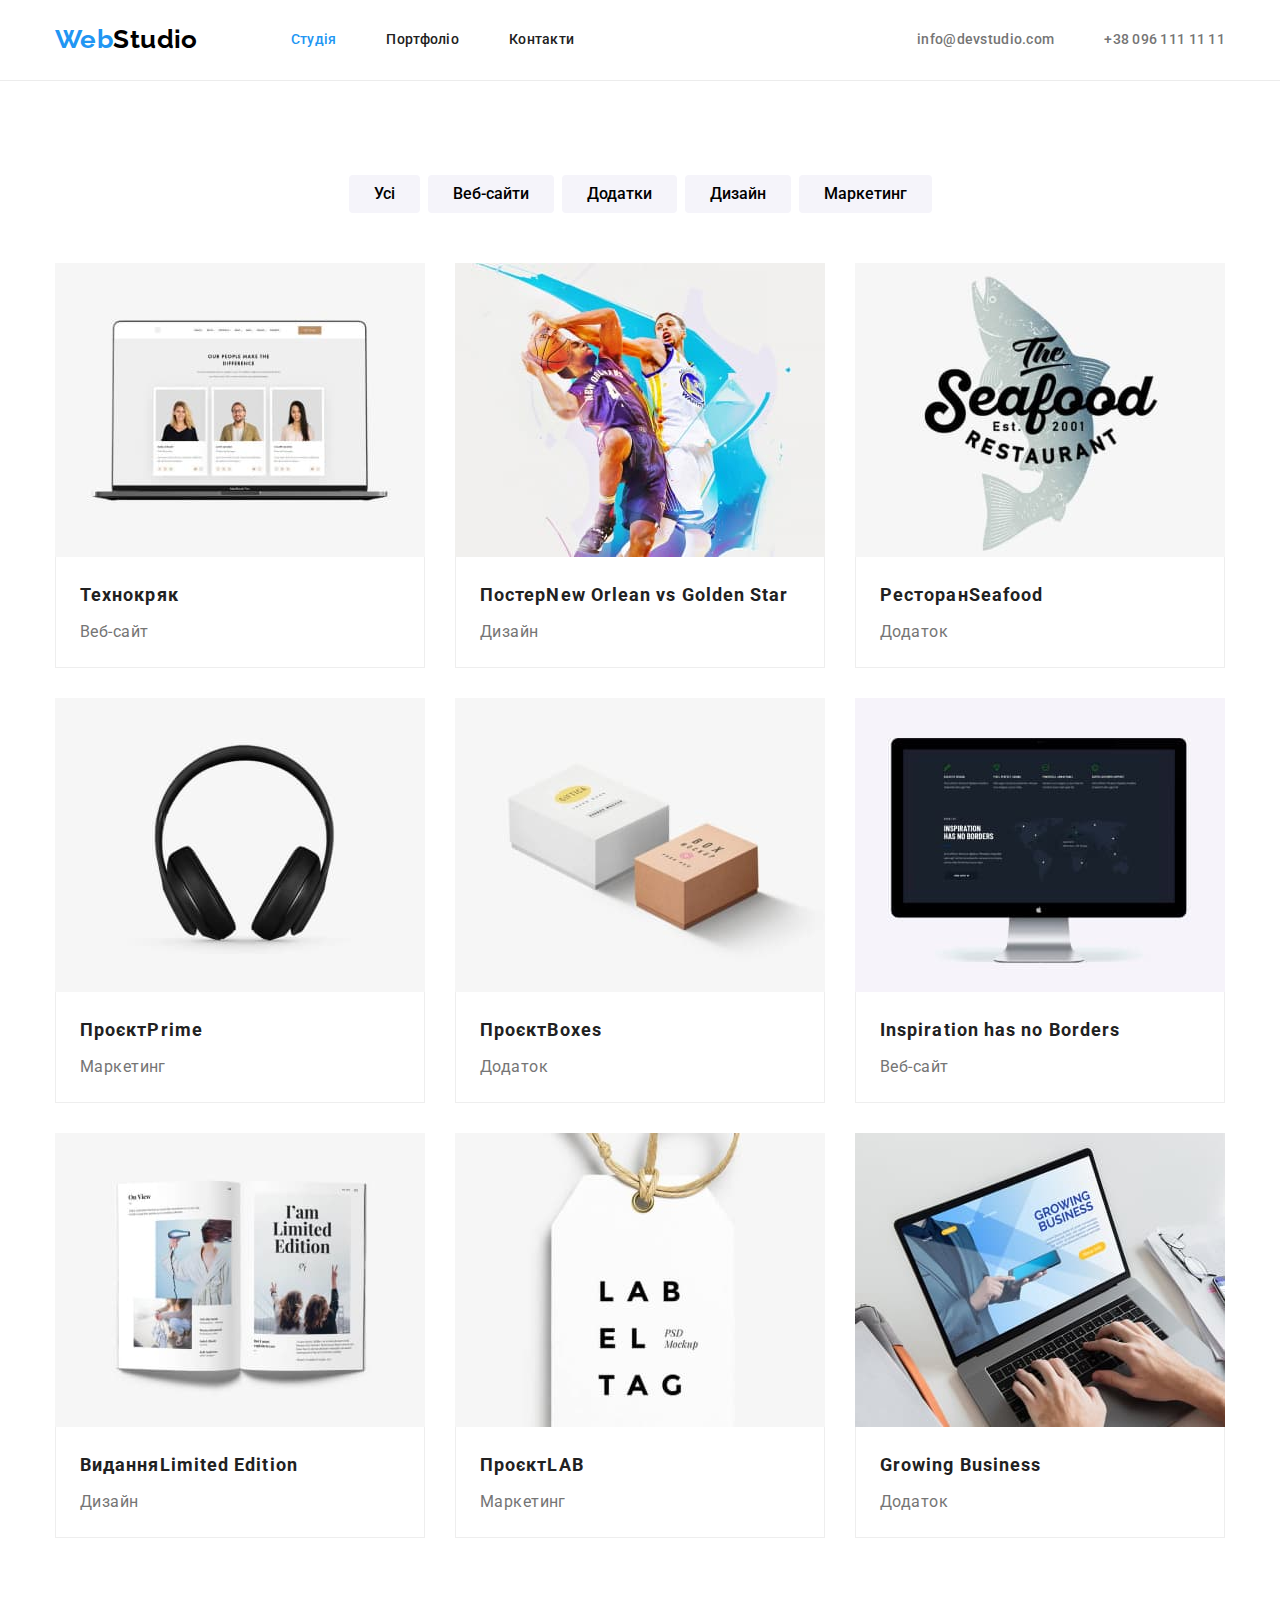
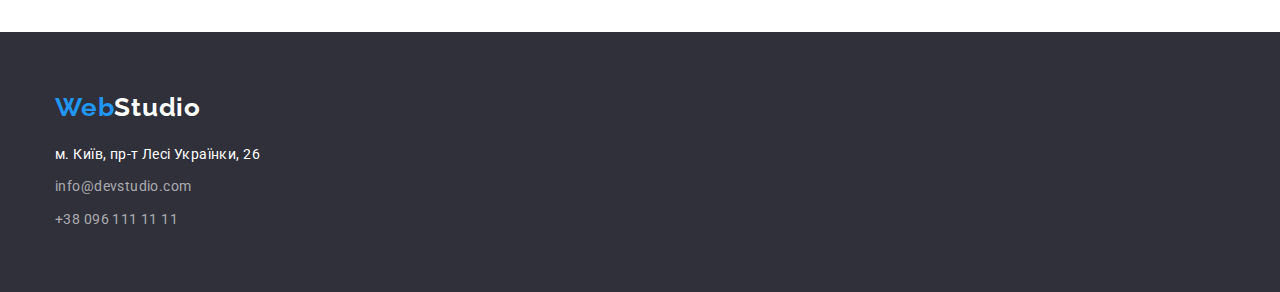
==== portfolio.html @ 8ab0eb0e "added files from goit-markup-hw-03" ====
<!DOCTYPE html>
<html lang="uk">
  <head>
    <meta charset="UTF-8" />
    <meta http-equiv="X-UA-Compatible" content="IE=edge" />
    <meta name="viewport" content="width=device-width, initial-scale=1.0" />
    <title>Portfolio</title>
    <link
      href="https://fonts.googleapis.com/css2?family=Raleway:wght@700&family=Roboto:wght@400;500;700;900&display=swap"
      rel="stylesheet"
    />
    <link
      rel="stylesheet"
      href="https://cdnjs.cloudflare.com/ajax/libs/modern-normalize/1.1.0/modern-normalize.min.css"
    />
    <link rel="stylesheet" href="./css/styles.css" />
  </head>

  <body>
    <header class="page-header">
      <div class="container main-nav">
        <div class="box main-nav">
          <a class="logo link" href="./index.html"
            >Web<span class="studio">Studio</span></a
          >
          <nav>
            <ul class="site-nav list">
              <li class="item">
                <a class="link current" href="./index.html">Студія</a>
              </li>
              <li class="item">
                <a class="link" href="./portfolio.html">Портфоліо</a>
              </li>
              <li class="item">
                <a class="link" href="#">Контакти</a>
              </li>
            </ul>
          </nav>
        </div>
        <div class="box main-nav">
          <ul class="contacts-list list">
            <li class="item">
              <a href="mailto:info@devstudio.com" class="link"
                >info@devstudio.com</a
              >
            </li>
            <li class="item">
              <a href="tel:+380961111111" class="link">+38 096 111 11 11</a>
            </li>
          </ul>
        </div>
      </div>
    </header>

    <main>
      <section class="portfolio-hero">
        <div class="container">
          <h1 class="visually-hidden">Фільтр</h1>

          <ul class="page-list list">
            <li class="some-item">
              <button class="modal-btn-list" type="button">Усі</button>
            </li>
            <li class="some-item">
              <button class="modal-btn-list" type="button">Веб-сайти</button>
            </li>
            <li class="some-item">
              <button class="modal-btn-list" type="button">Додатки</button>
            </li>
            <li class="some-item">
              <button class="modal-btn-list" type="button">Дизайн</button>
            </li>
            <li class="some-item">
              <button class="modal-btn-list" type="button">Маркетинг</button>
            </li>
          </ul>

          <ul class="portfolio-list list">
            <li class="item">
              <a class="link" href="#">
                <img
                  src="./images/project1.jpg"
                  alt="Екран ноутбука з відкритим сайтом"
                  width="370"
                  height="294"
                />

                <div class="card-title">
                  <h2 class="portfolio-title">Технокряк</h2>
                  <p class="portfolio-text">Веб-сайт</p>
                </div>
              </a>
            </li>
            <li class="item">
              <a class="link" href="#">
                <img
                  src="./images/project2.jpg"
                  alt="Двоє баскетболістів підстрибують з м`ячем"
                  width="370"
                  height="294"
                />
                <div class="card-title">
                  <h2 class="portfolio-title">
                    Постер<span lang="en">New Orlean vs Golden Star</span>
                  </h2>
                  <p class="portfolio-text">Дизайн</p>
                </div>
              </a>
            </li>
            <li class="item">
              <a class="link" href="#">
                <img
                  src="./images/project3.jpg"
                  alt="Логотип ресторану морської кухні"
                  width="370"
                  height="294"
                />
                <div class="card-title">
                  <h2 class="portfolio-title">
                    Ресторан<span lang="en">Seafood</span>
                  </h2>
                  <p class="portfolio-text">Додаток</p>
                </div>
              </a>
            </li>
            <li class="item">
              <a class="link" href="#">
                <img
                  src="./images/project4.jpg"
                  alt="Безпровідні навушники"
                  width="370"
                  height="294"
                />
                <div class="card-title">
                  <h2 class="portfolio-title">
                    Проєкт<span lang="en">Prime</span>
                  </h2>
                  <p class="portfolio-text">Маркетинг</p>
                </div>
              </a>
            </li>
            <li class="item">
              <a class="link" href="#">
                <img
                  src="./images/project5.jpg"
                  alt="Дві коробки більша білого кольору а менша бежевого"
                  width="370"
                  height="294"
                />
                <div class="card-title">
                  <h2 class="portfolio-title">
                    Проєкт<span lang="en">Boxes</span>
                  </h2>
                  <p class="portfolio-text">Додаток</p>
                </div>
              </a>
            </li>
            <li class="item">
              <a class="link" href="#">
                <img
                  src="./images/project6.jpg"
                  alt="Монітор макбука з інфографікою"
                  width="370"
                  height="294"
                />
                <div class="card-title">
                  <h2 class="portfolio-title" lang="en">
                    Inspiration has no Borders
                  </h2>
                  <p class="portfolio-text">Веб-сайт</p>
                </div>
              </a>
            </li>
            <li class="item">
              <a class="link" href="#">
                <img
                  src="./images/project7.jpg"
                  alt="Відкритий журнал з фотографіями та стильною типографікою"
                  width="370"
                  height="294"
                />
                <div class="card-title">
                  <h2 class="portfolio-title">
                    Видання<span lang="en">Limited Edition</span>
                  </h2>
                  <p class="portfolio-text">Дизайн</p>
                </div>
              </a>
            </li>

            <li class="item">
              <a class="link" href="#">
                <img
                  src="./images/project8.jpg"
                  alt="Біла етикетка з написом прямокутної форми на шнурку"
                  width="370"
                  height="294"
                />
                <div class="card-title">
                  <h2 class="portfolio-title">
                    Проєкт<span lang="en">LAB</span>
                  </h2>
                  <p class="portfolio-text">Маркетинг</p>
                </div>
              </a>
            </li>
            <li class="item">
              <a class="link" href="#">
                <img
                  src="./images/project9.jpg"
                  alt="Пальці людини набирають на ноутбуці текст"
                  width="370"
                  height="294"
                />
                <div class="card-title">
                  <h2 class="portfolio-title" lang="en">Growing Business</h2>
                  <p class="portfolio-text">Додаток</p>
                </div>
              </a>
            </li>
          </ul>
        </div>
      </section>
    </main>

    <footer class="footer">
      <div class="container">
        <a href="./index.html" class="logo-footer link"
          >Web<span class="studio">Studio</span></a
        >
        <address>
          <ul class="menu-list">
            <li class="list item">
              <a
                class="address-link"
                href="https://goo.gl/maps/z2QzcaadqmwXCN8d9"
                target="_blank"
                rel="noopener noreferrer nofollow"
              >
                м. Київ, пр-т Лесі Українки, 26
              </a>
            </li>
            <li class="list item">
              <a class="link" href="mailto:info@devstudio.com"
                >info@devstudio.com</a
              >
            </li>
            <li class="list item">
              <a class="link" href="tel:+380961111111">+38 096 111 11 11</a>
            </li>
          </ul>
        </address>
      </div>
    </footer>
  </body>
</html>
---- css/styles.css ----
/* колір основного тексту #212121 */
/* колір другорядного тексту #757575  */
/* білий  #ffffff */
/* акцент #2196F3 */
/* контакти у футері rgba(255, 255, 255, 0.6) */
/* секція і футер #2F303A  */
/* колір хедера #ECECEC */
/* колір невидимої секції #F5F5F5 */
/* колір секції наша команда #F5F4FA */

:root {
  --primery-text-color: #212121;
  --title-text-color: #757575;
  --accent-text-color: #2196f3;
  --primery-white-color: #ffffff;
  --primery-black-color: #000000;
  --bg-footer-color: #2f303a;
  --bg-our-team: #f5f4fa;
  --address-footer: rgba(255, 255, 255, 0.6);
  --button-color: #188ce8;
  --button-bcg-color: #f5f4fa;
}

body {
  background-color: var(--primery-white-color);
  font-family: "Roboto", sans-serif;
  color: var(--primery-text-color);
  font-size: 14px;
  letter-spacing: 0.03em;
}

.list {
  list-style: none;
  padding: 0;
  margin: 0;
}
.link {
  text-decoration: none;
}

.container {
  width: 1200px;
  padding: 0 15px;
  margin: 0 auto;
}

h1,
h2,
h3,
h4,
h5,
h6,
p,
ul {
  margin: 0;
}

img {
  display: block;
  max-width: 100%;
  height: auto;
}

button {
  cursor: pointer;
  border: none;
  font-family: inherit;
}

/* header */

.box {
  width: 1200px;
  padding: 0;
  margin: 0 auto;
}

.logo {
  padding: 24px 0 25px 0;
  display: block;
  color: var(--accent-text-color);
  font-family: "Raleway";
  font-weight: 700;
  font-size: 26px;
  line-height: 1.19;
}
.studio {
  color: var(--primery-black-color);
}

.main-nav {
  display: flex;
}

.page-header {
  border-bottom: 1px solid #ececec;
}

.site-nav .link {
  padding-top: 32px;
  padding-bottom: 32px;
  display: block;

  color: var(--primery-text-color);
  font-weight: 500;
  font-size: 14px;
  line-height: 1.14;
  letter-spacing: 0.02em;
}

.site-nav {
  display: flex;
  margin-left: 93px;
}

.site-nav .item:not(:last-child) {
  margin-right: 50px;
}

.site-nav .link:hover,
.site-nav .link:focus {
  color: var(--accent-text-color);
}

.site-nav .link.current {
  color: var(--accent-text-color);
}

.contacts-list .link {
  padding-top: 32px;
  padding-bottom: 32px;
  display: flex;

  color: var(--title-text-color);
  font-weight: 500;
  font-size: 14px;
  line-height: 1.14;
  letter-spacing: 0.02em;
}

.contacts-list {
  display: flex;
  margin-left: auto;
}

.contacts-list .item:not(:last-child) {
  margin-right: 50px;
}

.contacts-list .link:hover,
.contacts-list .link:focus {
  color: var(--accent-text-color);
}

/* hero */

.visually-hidden {
  position: absolute;
  white-space: nowrap;
  width: 1px;
  height: 1px;
  overflow: hidden;
  border: 0;
  padding: 0;
  clip: rect(0 0 0 0);
  clip-path: inset(50%);
  margin: -1px;
}

.hero {
  background-color: var(--bg-footer-color);
  text-align: center;
  padding-top: 200px;
  padding-bottom: 200px;
}

.hero-title {
  margin-left: auto;
  margin-right: auto;
  max-width: 696px;

  color: var(--primery-white-color);
  font-weight: 900;
  font-size: 44px;
  line-height: 1.36;
  letter-spacing: 0.06em;
  text-transform: uppercase;
}

.modal-btn {
  display: inline-block;
  margin: 0 auto;
  margin-top: 30px;

  border-radius: 4px;
  min-width: 216px;
  padding: 10px 32px;

  background-color: var(--accent-text-color);
  color: var(--primery-white-color);
  font-weight: 700;
  font-size: 16px;
  line-height: 1.87;
  text-decoration: none;
  letter-spacing: 0.06em;
}

.modal-btn:hover,
.modal-btn:focus {
  background-color: var(--button-color);
}

/* features */

.features-list .title {
  color: var(--primery-text-color);
  font-weight: 700;
  font-size: 14px;
  line-height: 1.14;
  text-transform: uppercase;
  margin-bottom: 10px;
}

.features {
  padding-top: 94px;
}

.features-list {
  display: flex;
}

.features-list .item:not(:last-child) {
  margin-right: 30px;
}

.features-list .text {
  color: var(--title-text-color);
  font-size: 14px;
  line-height: 1.71;
  max-width: 270px;
}

/* work */

.style-title {
  font-weight: 700;
  font-size: 36px;
  line-height: 1.16;
  text-align: center;
  margin-bottom: 50px;
}

.work {
  padding-top: 94px;
  padding-bottom: 94px;
}

.work-list {
  display: flex;
  padding-left: 0;
}

.work-list .item {
  max-width: 370px;
}

.work-list .item:not(:last-child) {
  margin-right: 30px;
}

/* team */

.team {
  background-color: var(--bg-our-team);
}

.team-box {
  padding-top: 30px;
  padding-bottom: 30px;
  text-align: center;
}

.subtitle-team {
  font-weight: 500;
  font-size: 16px;
  line-height: 1.19;
  margin-bottom: 10px;
}

.team .text {
  color: var(--title-text-color);
  font-size: 16px;
  line-height: 1.19;
}

.team {
  padding-top: 94px;
  padding-bottom: 50px;
}

.team-list {
  display: flex;
  padding-left: 0;
}

.team-list .bcg:not(:last-child) {
  margin-right: 30px;
}

.bcg {
  width: 270px;
  height: 368px;
  left: 215px;
  top: 1632px;
  background: var(--primery-white-color);
  box-shadow: 0px 1px 3px rgba(0, 0, 0, 0.12), 0px 1px 1px rgba(0, 0, 0, 0.14),
    0px 2px 1px rgba(0, 0, 0, 0.2);
  border-radius: 0px 0px 4px 4px;
}

/* footer */

.footer {
  background-color: var(--bg-footer-color);
  padding-top: 60px;
  padding-bottom: 60px;
}

.logo-footer {
  display: inline-block;
  margin-bottom: 20px;

  color: var(--accent-text-color);
  font-family: "Raleway";
  font-weight: 700;
  font-size: 26px;
  line-height: 1.19;
  letter-spacing: 0.03em;
}

.logo-footer .studio {
  color: var(--primery-white-color);
}

.menu-list .link {
  font-size: 14px;
  line-height: 1.71;
}

.menu-list {
  padding-left: 0;
}

.menu-list .item:not(:last-child) {
  margin-bottom: 9px;
}

address .link {
  font-style: normal;
  font-size: 14px;
  line-height: 1.7;
  color: var(--address-footer);
}

address .link:hover,
address .link:focus {
  color: var(--accent-text-color);
}
.address-link:hover,
.address-link:focus {
  color: var(--accent-text-color);
}

.address-link {
  font-style: normal;
  font-size: 14px;
  line-height: 1.7;
  color: var(--primery-white-color);
  text-decoration: none;
}

/* portfolio */

.modal-btn-list {
  padding: 6px 25px;
  border-radius: 4px;

  background-color: var(--button-bcg-color);
  font-style: normal;
  font-weight: 500;
  font-size: 16px;
  line-height: 1.62;
}

.page-list {
  display: flex;
  margin-bottom: 50px;
  justify-content: center;
}

.modal-btn-list:hover,
.modal-btn-list:focus {
  color: var(--primery-white-color);
  background-color: var(--accent-text-color);
}

.page-list .item {
  margin-right: 8px;
}

.some-item:not(:last-child) {
  margin-right: 8px;
}

.portfolio-hero {
  padding-top: 94px;
  padding-bottom: 94px;
}

.portfolio-title {
  margin-bottom: 4px;
  color: var(--primery-text-color);
  font-weight: 700;
  font-size: 18px;
  line-height: 2;
  letter-spacing: 0.06em;
}

.portfolio-text {
  color: var(--title-text-color);
  font-size: 16px;
  line-height: 1.87;
}

.portfolio-list {
  display: flex;
  flex-wrap: wrap;
}
.portfolio-list .item {
  width: 370px;
  margin-right: 30px;
  margin-bottom: 30px;
}

.portfolio-list .item:nth-child(3n) {
  margin-right: 0;
}

.portfolio-list .item:nth-last-child(-n + 3) {
  margin-bottom: 0;
}

.card-title {
  padding: 20px 24px;
  border: 1px solid #eeeeee;
  border-top: none;
}
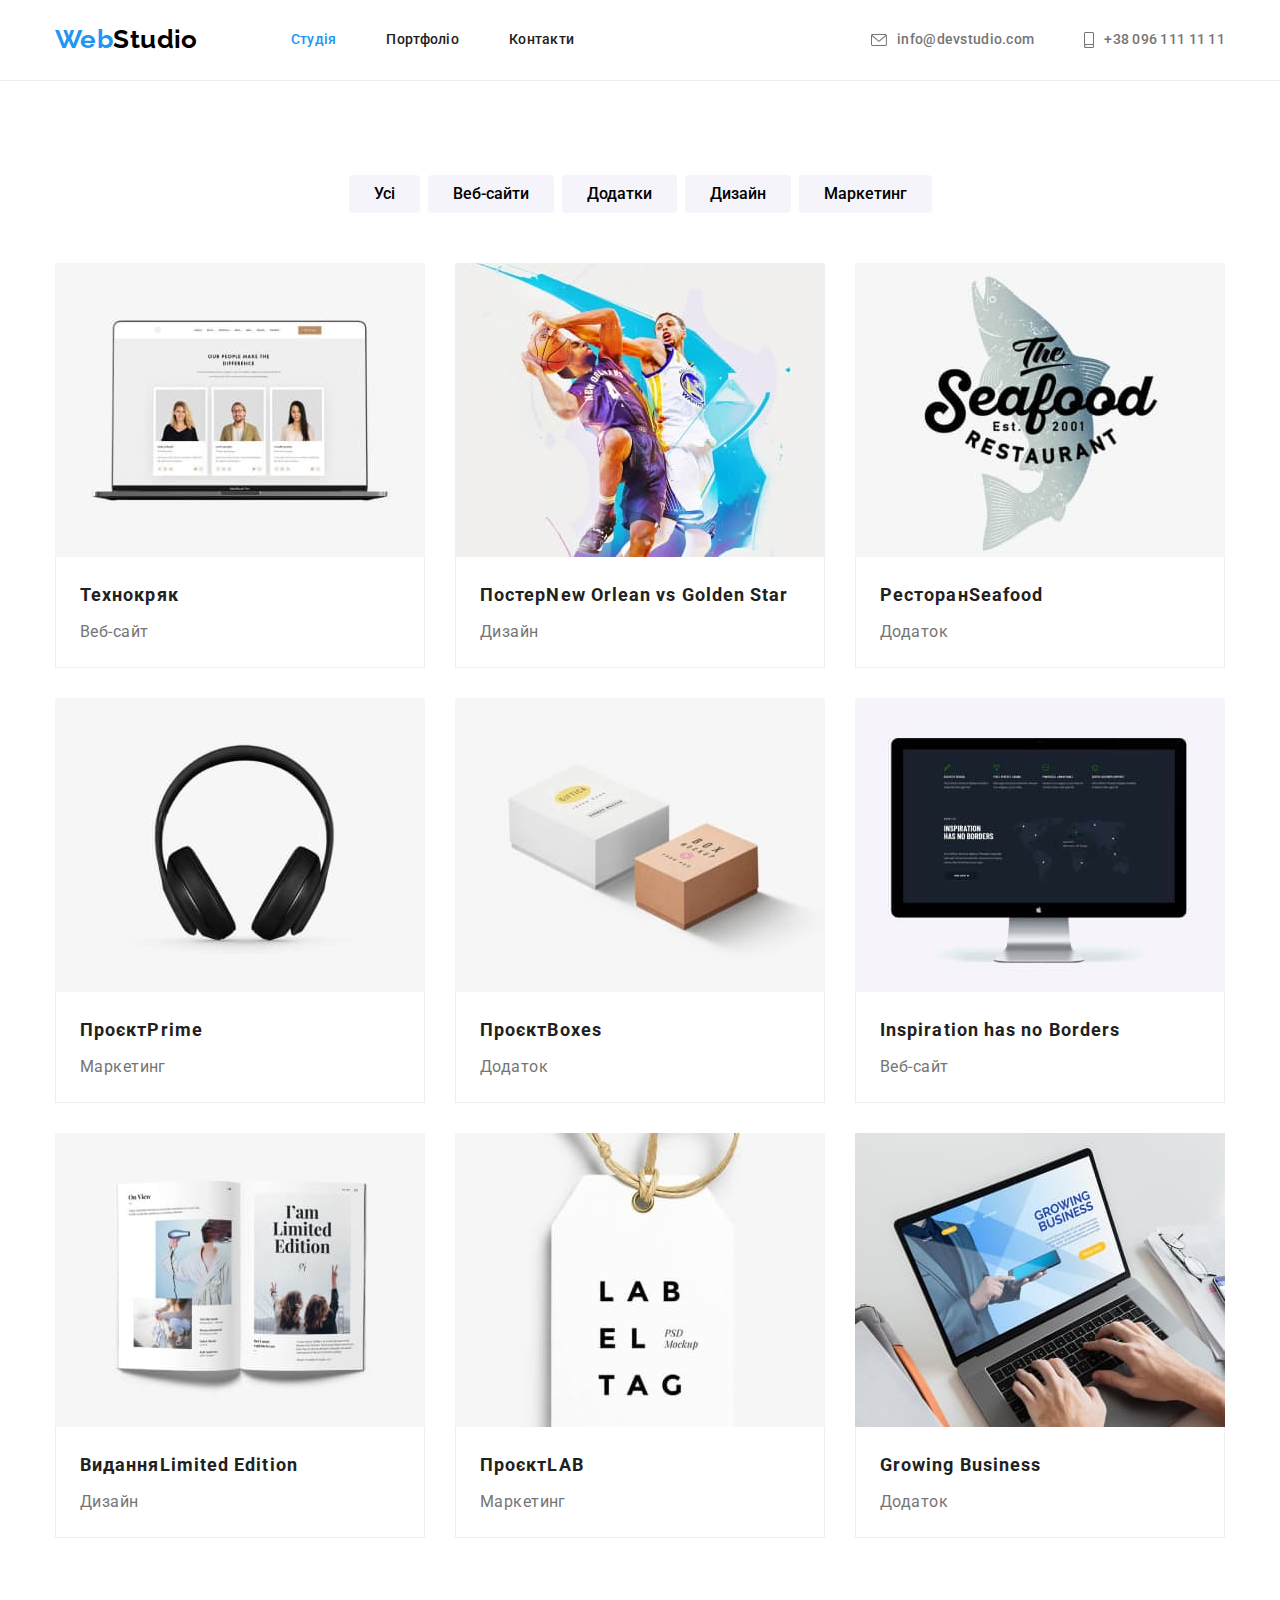
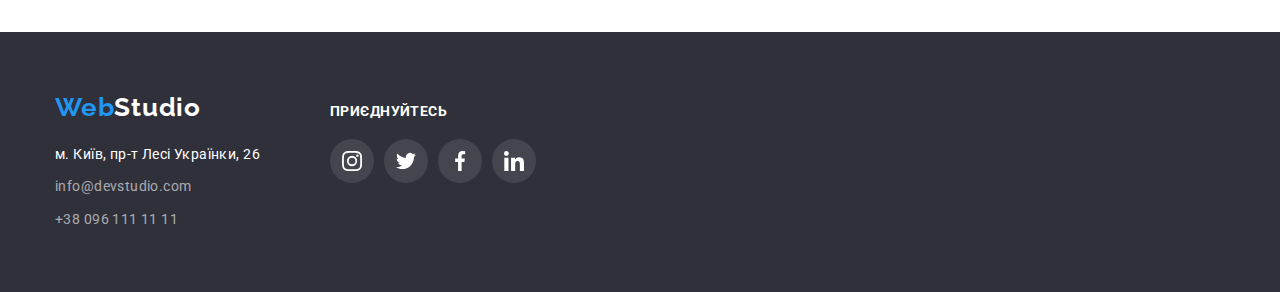
==== commit 56e275a3: "added decorative elements and effects" ====
--- a/portfolio.html
+++ b/portfolio.html
@@ -37,15 +37,24 @@
             </ul>
           </nav>
         </div>
+
         <div class="box main-nav">
           <ul class="contacts-list list">
             <li class="item">
-              <a href="mailto:info@devstudio.com" class="link"
-                >info@devstudio.com</a
+              <a href="mailto:info@devstudio.com" class="link">
+                <svg class="mail-soc-icon" width="16" height="12">
+                  <use href="./images/symbol-defs.svg#icon-envelope"></use>
+                </svg>
+                info@devstudio.com
+              </a>
+            </li>
+            <li class="item">
+              <a href="tel:+380961111111" class="link">
+                <svg class="tel-soc-icon" width="10" height="16">
+                  <use href="./images/symbol-defs.svg#icon-smartphone"></use>
+                </svg>
+                +38 096 111 11 11</a
               >
-            </li>
-            <li class="item">
-              <a href="tel:+380961111111" class="link">+38 096 111 11 11</a>
             </li>
           </ul>
         </div>
@@ -77,7 +86,7 @@
 
           <ul class="portfolio-list list">
             <li class="item">
-              <a class="link" href="#">
+              <a class="card-link link" href="#">
                 <img
                   src="./images/project1.jpg"
                   alt="Екран ноутбука з відкритим сайтом"
@@ -92,7 +101,7 @@
               </a>
             </li>
             <li class="item">
-              <a class="link" href="#">
+              <a class="card-link link" href="#">
                 <img
                   src="./images/project2.jpg"
                   alt="Двоє баскетболістів підстрибують з м`ячем"
@@ -108,7 +117,7 @@
               </a>
             </li>
             <li class="item">
-              <a class="link" href="#">
+              <a class="card-link link" href="#">
                 <img
                   src="./images/project3.jpg"
                   alt="Логотип ресторану морської кухні"
@@ -124,7 +133,7 @@
               </a>
             </li>
             <li class="item">
-              <a class="link" href="#">
+              <a class="card-link link" href="#">
                 <img
                   src="./images/project4.jpg"
                   alt="Безпровідні навушники"
@@ -140,7 +149,7 @@
               </a>
             </li>
             <li class="item">
-              <a class="link" href="#">
+              <a class="card-link link" href="#">
                 <img
                   src="./images/project5.jpg"
                   alt="Дві коробки більша білого кольору а менша бежевого"
@@ -156,7 +165,7 @@
               </a>
             </li>
             <li class="item">
-              <a class="link" href="#">
+              <a class="card-link link" href="#">
                 <img
                   src="./images/project6.jpg"
                   alt="Монітор макбука з інфографікою"
@@ -172,7 +181,7 @@
               </a>
             </li>
             <li class="item">
-              <a class="link" href="#">
+              <a class="card-link link" href="#">
                 <img
                   src="./images/project7.jpg"
                   alt="Відкритий журнал з фотографіями та стильною типографікою"
@@ -189,7 +198,7 @@
             </li>
 
             <li class="item">
-              <a class="link" href="#">
+              <a class="card-link link" href="#">
                 <img
                   src="./images/project8.jpg"
                   alt="Біла етикетка з написом прямокутної форми на шнурку"
@@ -205,7 +214,7 @@
               </a>
             </li>
             <li class="item">
-              <a class="link" href="#">
+              <a class="card-link link" href="#">
                 <img
                   src="./images/project9.jpg"
                   alt="Пальці людини набирають на ноутбуці текст"
@@ -224,32 +233,67 @@
     </main>
 
     <footer class="footer">
-      <div class="container">
-        <a href="./index.html" class="logo-footer link"
-          >Web<span class="studio">Studio</span></a
-        >
-        <address>
-          <ul class="menu-list">
-            <li class="list item">
-              <a
-                class="address-link"
-                href="https://goo.gl/maps/z2QzcaadqmwXCN8d9"
-                target="_blank"
-                rel="noopener noreferrer nofollow"
-              >
-                м. Київ, пр-т Лесі Українки, 26
-              </a>
-            </li>
-            <li class="list item">
-              <a class="link" href="mailto:info@devstudio.com"
-                >info@devstudio.com</a
-              >
-            </li>
-            <li class="list item">
-              <a class="link" href="tel:+380961111111">+38 096 111 11 11</a>
+      <div class="container footer-thumb">
+        <div class="address-thumb">
+          <a href="./index.html" class="logo-footer link"
+            >Web<span class="studio">Studio</span></a
+          >
+          <address>
+            <ul class="menu-list">
+              <li class="list item">
+                <a
+                  class="address-link"
+                  href="https://goo.gl/maps/z2QzcaadqmwXCN8d9"
+                  target="_blank"
+                  rel="noopener noreferrer nofollow"
+                >
+                  м. Київ, пр-т Лесі Українки, 26
+                </a>
+              </li>
+              <li class="list item">
+                <a class="link" href="mailto:info@devstudio.com"
+                  >info@devstudio.com</a
+                >
+              </li>
+              <li class="list item">
+                <a class="link" href="tel:+380961111111">+38 096 111 11 11</a>
+              </li>
+            </ul>
+          </address>
+        </div>
+        <div class="social-thumb">
+          <p class="footer-text">приєднуйтесь</p>
+          <ul class="footer-soc-list list">
+            <li class="footer-soc-item">
+              <a href="" class="footer-soc-link"
+                ><svg class="footer-soc-icon" width="20" height="20">
+                  <use href="./images/symbol-defs.svg#icon-instagram"></use>
+                </svg>
+              </a>
+            </li>
+            <li class="footer-soc-item">
+              <a href="" class="footer-soc-link"
+                ><svg class="footer-soc-icon" width="20" height="20">
+                  <use href="./images/symbol-defs.svg#icon-twitter"></use>
+                </svg>
+              </a>
+            </li>
+            <li class="footer-soc-item">
+              <a href="" class="footer-soc-link"
+                ><svg class="footer-soc-icon" width="20" height="20">
+                  <use href="./images/symbol-defs.svg#icon-facebook"></use>
+                </svg>
+              </a>
+            </li>
+            <li class="footer-soc-item">
+              <a href="" class="footer-soc-link"
+                ><svg class="footer-soc-icon" width="20" height="20">
+                  <use href="./images/symbol-defs.svg#icon-linkedin"></use>
+                </svg>
+              </a>
             </li>
           </ul>
-        </address>
+        </div>
       </div>
     </footer>
   </body>
--- a/css/styles.css
+++ b/css/styles.css
@@ -130,6 +130,7 @@
   padding-top: 32px;
   padding-bottom: 32px;
   display: flex;
+  align-items: center;
 
   color: var(--title-text-color);
   font-weight: 500;
@@ -141,6 +142,21 @@
 .contacts-list {
   display: flex;
   margin-left: auto;
+}
+
+.mail-soc-icon {
+  fill: currentColor;
+  margin-right: 10px;
+}
+
+.tel-soc-icon {
+  fill: currentColor;
+  margin-right: 10px;
+}
+
+.contacts-list .mail-soc-icon:hover,
+.contacts-list .mail-soc-icon:focus {
+  color: var(--accent-text-color);
 }
 
 .contacts-list .item:not(:last-child) {
@@ -168,10 +184,24 @@
 }
 
 .hero {
-  background-color: var(--bg-footer-color);
+  background-color: #c4c4c4;
   text-align: center;
   padding-top: 200px;
   padding-bottom: 200px;
+}
+
+.hero {
+  margin: auto;
+  min-height: 480px;
+  max-width: 1600px;
+  background-image: linear-gradient(
+      rgba(47, 48, 58, 0.4),
+      rgba(47, 48, 58, 0.4)
+    ),
+    url(../images/hero-bcg.jpg);
+  background-repeat: no-repeat;
+  background-position: center;
+  background-size: cover;
 }
 
 .hero-title {
@@ -238,6 +268,16 @@
   font-size: 14px;
   line-height: 1.71;
   max-width: 270px;
+}
+
+.thumb {
+  display: flex;
+  background-color: #f5f4fa;
+  width: 270px;
+  height: 120px;
+  margin-bottom: 30px;
+  align-items: center;
+  justify-content: center;
 }
 
 /* work */
@@ -309,7 +349,7 @@
 
 .bcg {
   width: 270px;
-  height: 368px;
+  height: 428px;
   left: 215px;
   top: 1632px;
   background: var(--primery-white-color);
@@ -318,9 +358,94 @@
   border-radius: 0px 0px 4px 4px;
 }
 
+.team-soc-list {
+  display: flex;
+  gap: 10px;
+  align-items: center;
+  justify-content: center;
+  margin-top: 16px;
+}
+
+.soc-icon {
+  color: #afb1b8;
+}
+
+.team-soc-item {
+  height: 44px;
+  width: 44px;
+}
+
+.team-soc-link {
+  display: flex;
+  fill: currentColor;
+  text-decoration: none;
+  background-color: var(--primery-white-color);
+  align-items: center;
+  justify-content: center;
+  border-radius: 50%;
+  width: 100%;
+  height: 100%;
+  fill: #afb1b8;
+}
+
+.team-soc-link:hover,
+.team-soc-link:focus {
+  background-color: var(--accent-text-color);
+  fill: var(--primery-white-color);
+}
+
+/* Clients */
+
+.clients {
+  background-color: var(--primery-white-color);
+}
+
+.clients-title {
+  font-size: 36px;
+  line-height: calc(42 / 36);
+  text-align: center;
+  letter-spacing: 0.03em;
+  color: var(--primery-text-color);
+  padding-top: 94px;
+}
+
+.clients-list {
+  display: flex;
+  margin-top: 50px;
+  padding-bottom: 94px;
+  gap: 30px;
+  align-items: center;
+  justify-content: center;
+}
+
+.clients-item {
+  width: 170px;
+  height: 92px;
+}
+
+.clients-logo-link {
+  display: flex;
+  fill: currentColor;
+  align-items: center;
+  justify-content: center;
+  border: 1px solid #afb1b8;
+  border-radius: 4px;
+  width: 100%;
+  height: 100%;
+  fill: #afb1b8;
+}
+
+.clients-logo-link:hover,
+.clients-logo-link:focus {
+  border-color: var(--accent-text-color);
+  fill: var(--accent-text-color);
+}
+
 /* footer */
 
 .footer {
+  display: flex;
+  align-items: baseline;
   background-color: var(--bg-footer-color);
   padding-top: 60px;
   padding-bottom: 60px;
@@ -379,6 +504,58 @@
   text-decoration: none;
 }
 
+.footer-thumb {
+  display: flex;
+  align-items: baseline;
+  gap: 70px;
+}
+
+.footer-text {
+  color: var(--primery-white-color);
+  font-weight: 700;
+  font-size: 14px;
+  line-height: calc(16 / 14);
+  letter-spacing: 0.03em;
+  text-transform: uppercase;
+}
+
+.footer-soc-list {
+  display: flex;
+  gap: 10px;
+  margin-top: 20px;
+}
+
+.footer-soc-item {
+  width: 44px;
+  height: 44px;
+}
+
+.footer-soc-link {
+  display: flex;
+  fill: currentColor;
+  text-decoration: none;
+  background-color: rgba(255, 255, 255, 0.1);
+  align-items: center;
+  justify-content: center;
+  border-radius: 50%;
+  width: 100%;
+  height: 100%;
+}
+
+.footer-soc-icon {
+  color: var(--primery-white-color);
+}
+
+.footer-soc-link:hover,
+.footer-soc-link:focus {
+  background-color: var(--accent-text-color);
+}
+
+.soc-icon:hover,
+.soc-icon:focus {
+  color: var(--primery-white-color);
+}
+
 /* portfolio */
 
 .modal-btn-list {
@@ -406,6 +583,12 @@
 
 .page-list .item {
   margin-right: 8px;
+}
+
+.modal-btn-list:hover,
+.modal-btn-list:focus {
+  box-shadow: 0px 3px 1px rgba(0, 0, 0, 0.1), 0px 1px 2px rgba(0, 0, 0, 0.08),
+    0px 2px 2px rgba(0, 0, 0, 0.12);
 }
 
 .some-item:not(:last-child) {
@@ -436,6 +619,17 @@
   display: flex;
   flex-wrap: wrap;
 }
+
+.card-link {
+  display: block;
+}
+
+.card-link:hover,
+.card-link:focus {
+  box-shadow: 0px 1px 1px rgba(0, 0, 0, 0.12), 0px 4px 4px rgba(0, 0, 0, 0.06),
+    1px 4px 6px rgba(0, 0, 0, 0.16);
+}
+
 .portfolio-list .item {
   width: 370px;
   margin-right: 30px;
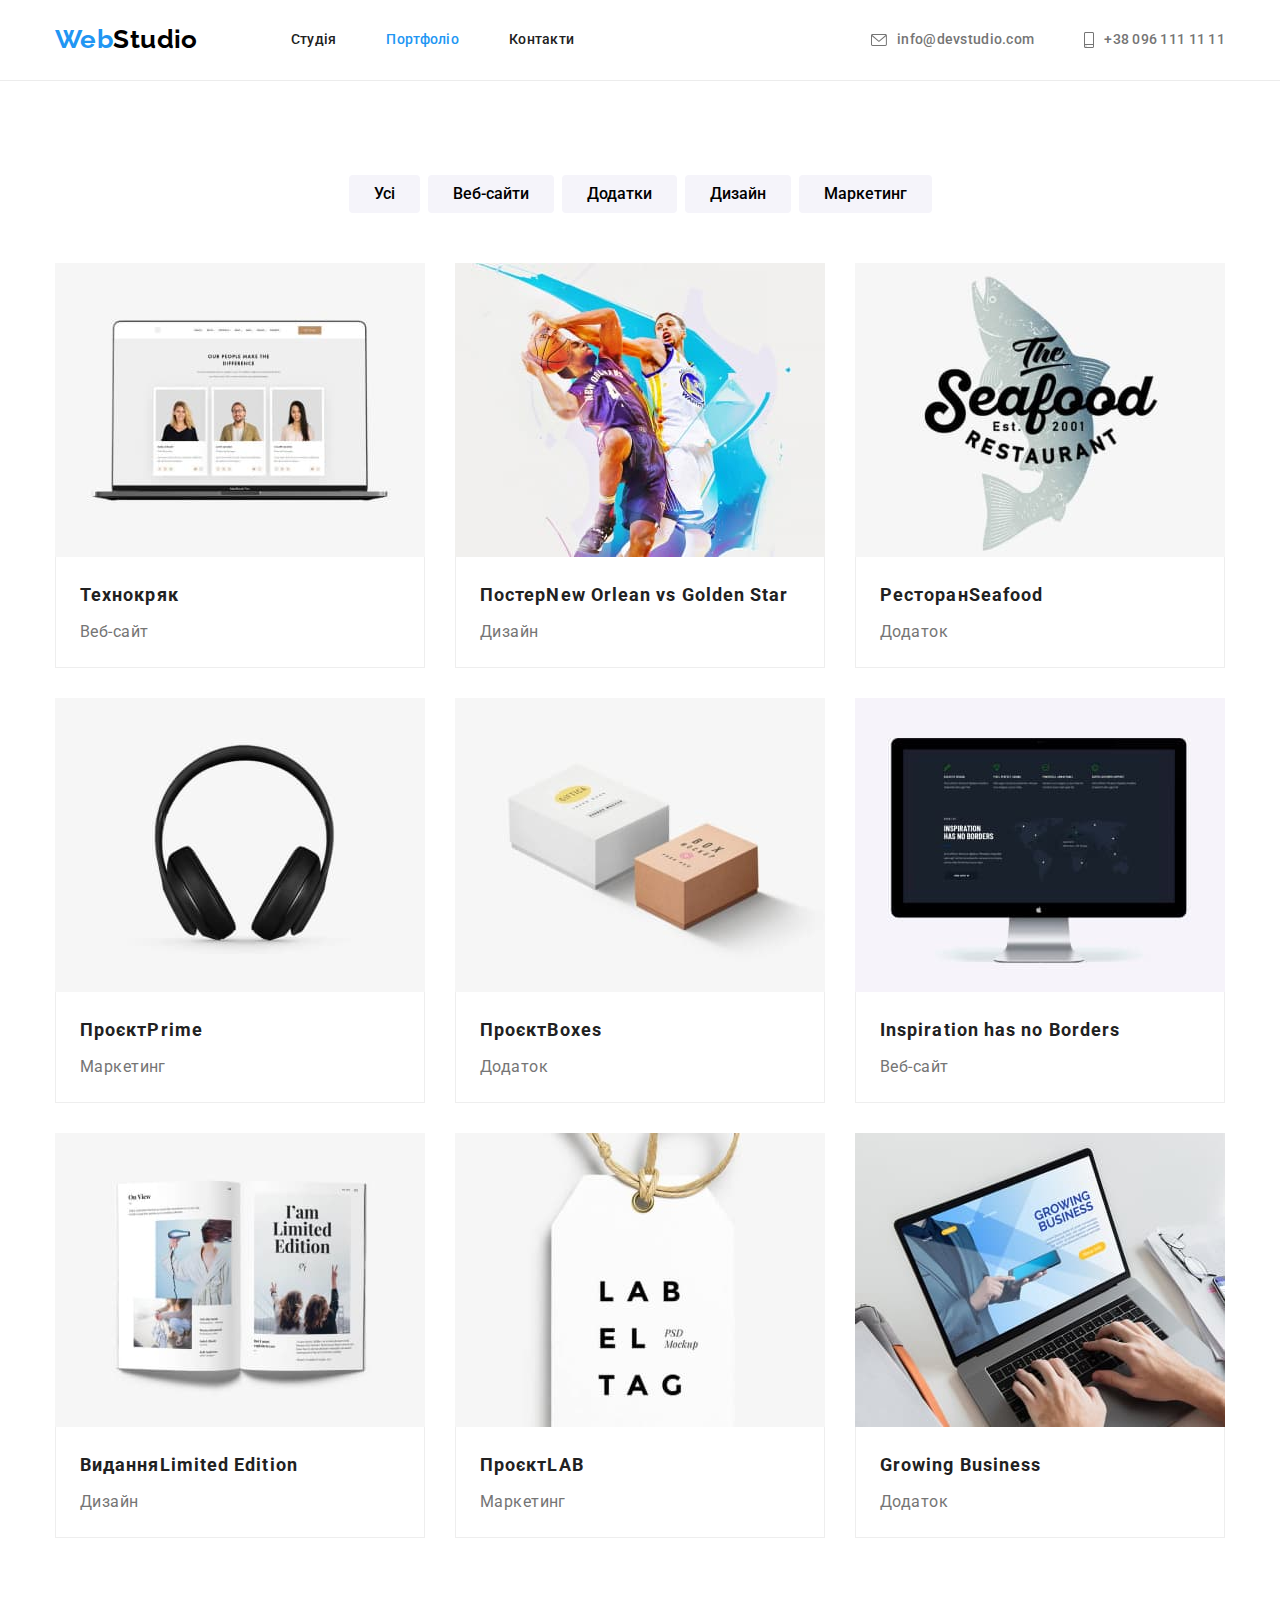
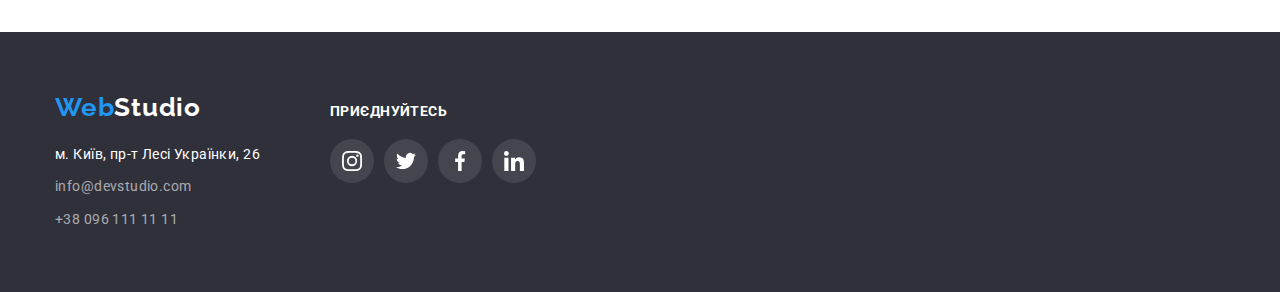
==== commit 5508dee9: "current page portfolio" ====
--- a/portfolio.html
+++ b/portfolio.html
@@ -26,10 +26,10 @@
           <nav>
             <ul class="site-nav list">
               <li class="item">
-                <a class="link current" href="./index.html">Студія</a>
+                <a class="link" href="./index.html">Студія</a>
               </li>
               <li class="item">
-                <a class="link" href="./portfolio.html">Портфоліо</a>
+                <a class="link current" href="./portfolio.html">Портфоліо</a>
               </li>
               <li class="item">
                 <a class="link" href="#">Контакти</a>
